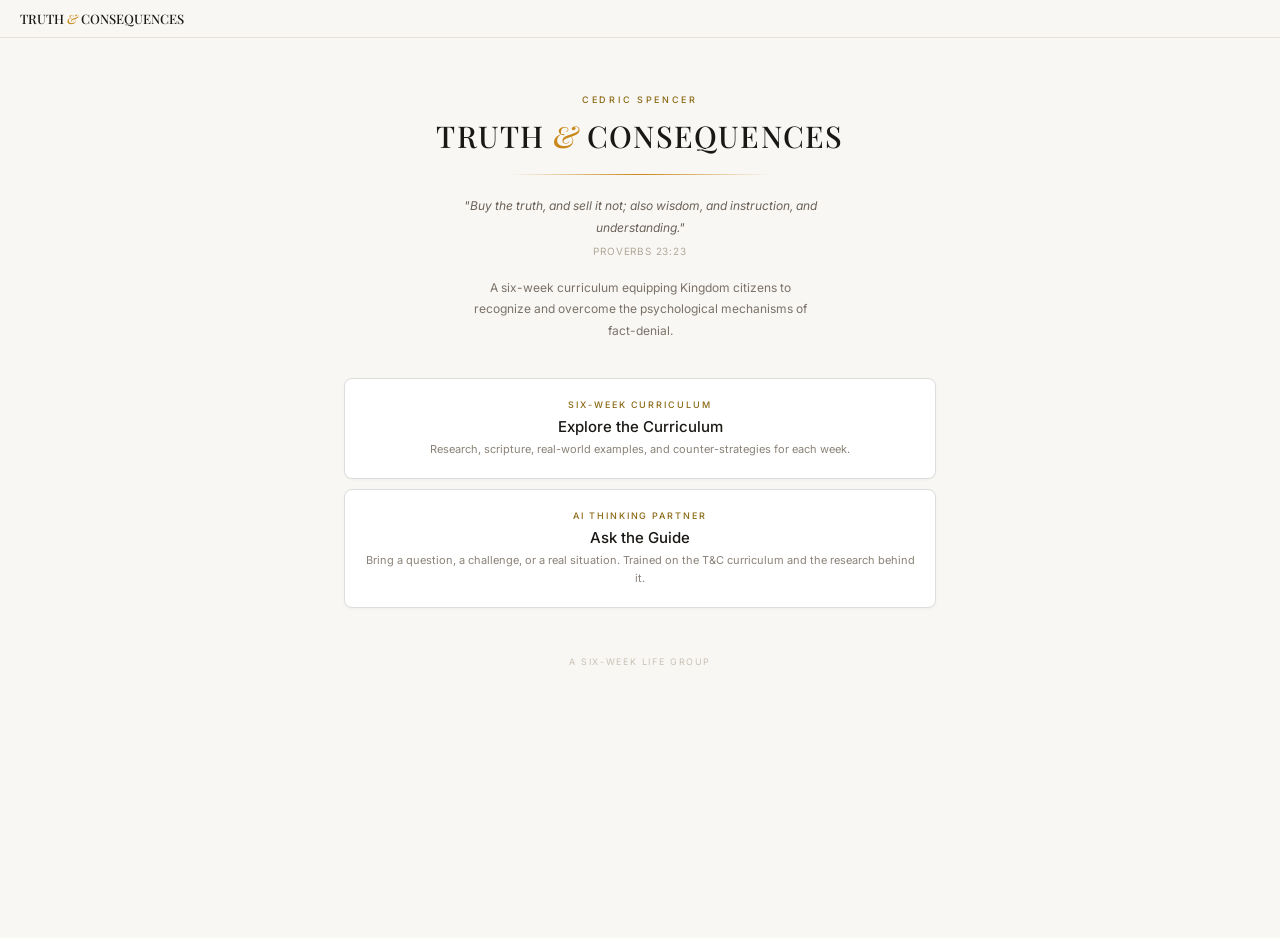
==== index.html @ fd964772 "Add sticky navigation bar and visual aids" ====
<!DOCTYPE html>
<html lang="en">
<head>
<meta charset="UTF-8"/>
<meta name="viewport" content="width=device-width, initial-scale=1.0"/>
<meta name="description" content="Truth & Consequences — A six-week curriculum equipping Kingdom citizens to recognize and overcome psychological mechanisms of fact-denial. Developed by Cedric Spencer at The Potter's House of Fort Worth."/>
<meta property="og:title" content="Truth & Consequences"/>
<meta property="og:description" content="A six-week Life Group curriculum on truth, psychological mechanisms, and biblical reflection."/>
<title>Truth & Consequences</title>
<link rel="preconnect" href="https://fonts.googleapis.com"/>
<link href="https://fonts.googleapis.com/css2?family=Playfair+Display:wght@500&family=Inter:wght@400;500&display=swap" rel="stylesheet"/>
<style>
  *{box-sizing:border-box;margin:0;padding:0}
  html,body{background:#f9f7f4;color:#1a1814;font-family:'Inter',sans-serif;min-height:100vh}
  #app{max-width:640px;margin:0 auto;min-height:100vh}
  button{cursor:pointer;background:none;border:none;font-family:'Inter',sans-serif;font-size:inherit;color:inherit}
  input{font-family:'Inter',sans-serif}
  input::placeholder{color:#aaa}
  .serif{font-family:'Playfair Display',serif}
  .wc:hover{background:#f0ece4!important;border-color:#c8881a!important}
  .hc:hover{background:#f0ece4!important;border-color:#c8881a!important}
  .yt-16x9{position:relative;padding-bottom:56.25%;height:0;overflow:hidden;border-radius:6px}
  .yt-16x9 iframe{position:absolute;top:0;left:0;width:100%;height:100%;border:none}
  .yt-9x16{position:relative;padding-bottom:177.78%;height:0;overflow:hidden;border-radius:6px}
  .yt-9x16 iframe{position:absolute;top:0;left:0;width:100%;height:100%;border:none}
  @keyframes tp{0%,100%{opacity:.2}50%{opacity:1}}
  @keyframes fi{from{opacity:0;transform:translateY(6px)}to{opacity:1;transform:translateY(0)}}
  .ani{animation:fi .25s ease forwards}
  ::-webkit-scrollbar{width:4px}
  ::-webkit-scrollbar-track{background:transparent}
  ::-webkit-scrollbar-thumb{background:#ddd;border-radius:2px}
  #nav{background:rgba(249,247,244,.96);backdrop-filter:blur(8px);border-bottom:0.5px solid #e8e2d8;display:flex;align-items:center;justify-content:space-between;padding:10px 20px;position:sticky;top:0;z-index:100}
  #nav .nh{font-family:'Playfair Display',serif;font-size:13px;font-weight:500;color:#1a1814;cursor:pointer}
  #nav .nh span{color:#c8881a;font-style:italic}
  #nav .nl{font-size:11px;color:#8a8278;letter-spacing:.04em;padding:4px 12px;border:0.5px solid #e0dbd2;border-radius:20px;transition:all .15s}
  #nav .nl:hover{background:#f0ece4;border-color:#c8881a;color:#8B6914}
  .va-img{width:100%;border-radius:6px;border:0.5px solid #e0d8c8;display:block;margin-top:8px}
</style>
</head>
<body>
<div id="nav"></div>
<div id="app"></div>
<script>
const GOLD='#8B6914';
const GOLD2='#c8881a';

const weeks=[
  {id:'w1',wk:'WEEK 1',tag:'FOUNDATION',name:'The Value of Truth',sub:'Why truth is not optional for Kingdom citizens.',
   what:'We live in a world profoundly averse to truth. The Hebrew word for truth — emet, meaning firmness or stability — appears 127 times in Scripture. The Greek aletheia — "essence revealed by appearance" — appears 110 times. God does not treat truth as a preference. He treats it as a foundation.',
   how:'Research across four major social issues — DEI, immigration, racial justice protests, and education funding — reveals a consistent pattern: high-quality factual evidence systematically contradicted by persistent myths. The pattern is not random. It is systematic, intentional, and harmful. Understanding it is the first act of Kingdom faithfulness.',
   example:'"Motivated reasoning, cognitive dissonance, identity-protective cognition, confirmation bias, and selective information processing are all psychological mechanisms impairing global humanity\'s ability to process truth and facts in meaningful and constructive ways." — Cedric Spencer, Cultural Landscape &amp; Kingdom Strategy',
   scripture:'Proverbs 23:23 — Buy the truth, and sell it not; also wisdom, and instruction, and understanding. · Proverbs 22:17-21 — That I might make thee know the certainty of the words of truth. · 2 Thessalonians 2:9-12 — Strong delusion comes upon those who did not receive a love of the truth.',
   check:'When was the last time you changed your mind about something significant because of evidence — not because someone convinced you emotionally?',
   counter:'Commit to the practice of source verification before sharing information. Not as skepticism — as stewardship. The truth you carry as a Kingdom witness must be accurate. "Buy the truth, and sell it not."',
   videos:[
     {title:'DEI: What the Data Actually Shows',id:'Bc-kF-U_xLI',shorts:false},
     {title:'Deportations: Facts vs. Narrative',id:'_GdQT9AezKE',shorts:true},
     {title:'Education: The History They Didn\'t Teach',id:'6nY-eDNIXuo',shorts:true}
   ]},
  {id:'w2',wk:'WEEK 2',tag:'MOTIVATED REASONING',name:'Protecting Beliefs vs. Seeking Truth',sub:'We reason toward conclusions we have already reached.',
   what:'Motivated reasoning is the tendency to reach conclusions driven by what we want to be true — and then construct logical-sounding justifications afterward. The conclusion precedes the reasoning. We genuinely believe we are being rational. That is what makes it so dangerous.',
   how:'This mechanism drives resistance to DEI data despite clear business benefits, dismissal of immigration crime statistics despite government verification, and rejection of protest documentation despite Amnesty International confirmation. The evidence does not change. The motivation to protect the belief filters the interpretation.',
   example:'Proverbs 16:2 says "All a person\'s ways seem pure to them, but motives are weighed by the LORD." This is psychologically precise. The religious leaders in John 5:40 rejected Jesus not for lack of evidence but to protect their worldview: "Yet you refuse to come to me to have life." Their resistance was motivational, not intellectual.',
   scripture:'Proverbs 16:2 — All a person\'s ways seem pure to them, but motives are weighed by the LORD. · Jeremiah 17:9 — The heart is deceitful above all things and beyond cure. · Romans 12:2 — Be transformed by the renewing of your mind. · 2 Corinthians 10:5 — Take every thought captive to make it obedient to Christ.',
   check:'Think of a strong conviction you currently hold. Did you form it by following evidence — or did you arrive at the conviction first and then gather reasons to support it?',
   counter:'Heart Examination Practice: Each day, write down one belief or assumption and ask God to reveal your actual motive for holding it. Before dismissing an opposing view, articulate it in its strongest, most charitable form first.',
   visual:{title:'Heart Examination',file:'heart-examination.png'}},
  {id:'w3',wk:'WEEK 3',tag:'COGNITIVE DISSONANCE',name:'When Faith and Facts Clash',sub:'We resolve discomfort by revising belief, not behavior.',
   what:'Cognitive dissonance is the psychological discomfort experienced when holding contradictory beliefs, values, or attitudes — and the mental strategies used to relieve that discomfort, often at the expense of truth. The problem is not that we experience dissonance. The problem is how we resolve it.',
   how:'Rather than changing behavior to align with values, we typically change beliefs to justify behavior. The dissonance dissolves — not because the contradiction was addressed, but because the belief was quietly revised. This is why people can simultaneously claim to love justice and oppose nearly every policy designed to produce it.',
   example:'"For I do not do what I want, but I do the very thing I hate." — Romans 7:15. Paul is not describing weakness — he is naming cognitive dissonance with prophetic precision. James 3:9-10 identifies the same pattern in community: "With the tongue we praise our Lord and Father, and with it we curse human beings."',
   scripture:'Romans 7:15-24 — Paul\'s inner conflict: doing what he hates rather than what he knows is right. · James 3:9-10 — Double-mindedness in speech as dissonance made visible. · John 8:32 — The truth shall make you free. · 1 John 1:6-7 — If we claim fellowship while walking in darkness, we lie.',
   check:'Is there an area of your life where your stated values and actual behavior consistently diverge — and where you have developed a story that makes that gap feel acceptable?',
   counter:'Name the gap explicitly in writing: "I believe X, but I consistently do Y." Do not immediately resolve the tension. The biblical pathway: face truth honestly → examine heart with scripture → confess and repent → align actions with truth → peace, growth, maturity.',
   visual:{title:'Dissonance Resolution Flowchart',file:'dissonance-resolution.jpg'}},
  {id:'w4',wk:'WEEK 4',tag:'IDENTITY-PROTECTIVE COGNITION',name:'Group Loyalty vs. Kingdom Identity',sub:'We protect our tribe\'s version of truth.',
   what:'Identity-protective cognition describes how individuals use their cognitive abilities to reason around information that threatens their identity or group membership. Research shows that higher cognitive ability can actually increase resistance to threatening information. The smarter you are, the better you get at rationalizing.',
   how:'This mechanism transforms credibility from an epistemic question — "Is this true?" — into a social question — "Who said it and what group do they belong to?" Information from our tribe arrives with a presumption of truth. Information from the other side arrives with a presumption of manipulation. Both believers and unbelievers in every group are equally susceptible.',
   example:'Galatians 2:11-14: Peter withdrew from Gentile believers not because the theology had changed but because he feared criticism from the circumcision group. Paul confronted him to his face. John 9:20-23: The parents of the man born blind refused to acknowledge Jesus\'s miracle out of fear of being expelled from the synagogue.',
   scripture:'John 9:20-23 — Fear of group exclusion overrides acknowledging clear evidence. · Galatians 2:11-14 — Peter\'s group identity pressure confronted by Paul. · 2 Corinthians 5:17 — If anyone is in Christ, the new creation has come. · 1 Peter 2:9 — You are a chosen people, called to declare, not conform.',
   check:'Map your trusted relationships. How diverse are they across political, cultural, and theological lines? When you encounter information that challenges your group\'s accepted narrative, is your first instinct to evaluate the evidence — or to identify who published it?',
   counter:'Practice source blindness: read the argument first, evaluate on its merits, then check the source. Conduct a Circle of Trust audit — examine the diversity of your trusted relationships. Ground your identity in Christ above all tribal affiliation.'},
  {id:'w5',wk:'WEEK 5',tag:'CONFIRMATION BIAS',name:'Seeing What We Want to See',sub:'We seek what confirms us and ignore the rest.',
   what:'Confirmation bias is the tendency to search for, interpret, favor, and recall information that confirms prior beliefs — regardless of whether that information is accurate. We do not passively receive information. We actively filter it. Evidence that confirms existing beliefs feels vivid and trustworthy. Evidence that challenges us gets dismissed or simply not retained.',
   how:'Two people can read the same news feed and come away more convinced than ever of opposing positions — each noticed the stories that confirmed what they already believed. Social media algorithms accelerate this dramatically, curating a reality that feels comprehensive but is profoundly selective.',
   example:'Mark 3:20-35: Different groups encountered the same Jesus, the same miracles, and interpreted them in radically different ways based on prior beliefs. The evidence was identical. The interpretation was determined by what each group needed to be true. Proverbs 18:17: "The one who states his case first seems right, until the other comes and examines him."',
   scripture:'Proverbs 18:17 — The first case always sounds right until examined. · James 2:1,4 — Favoritism mirrors confirmation bias in community. · Mark 3:20-35 — Same evidence, radically different interpretations. · James 1:5 — Ask God for wisdom. · 1 John 4:1 — Test the spirits.',
   check:'Track your news and social media consumption for three days. Which perspectives are you avoiding and why? Is your information diet primarily a mirror or a window?',
   counter:'Practice "Consider the Opposite" — on a contested issue, argue the opposing view as strongly as you can before restating your own. Seek communal accountability. The church was designed to counter individual bias with collective discernment. Hebrews 10:24-25 is not just fellowship — it is an accountability structure against epistemic isolation.'},
  {id:'w6',wk:'WEEK 6',tag:'KINGDOM STRATEGIES',name:'Overcoming Bias — Truth in Practice',sub:'Equipping Kingdom citizens to live what they have learned.',
   what:'Understanding the five mechanisms is not the goal. Transformation is. The culmination of this curriculum is not a certificate — it is a commission: to seek, speak, and live truth as Kingdom witnesses in a world designed to distort it.',
   how:'"We demolish arguments and every pretension that sets itself up against the knowledge of God, and we take captive every thought to make it obedient to Christ." (2 Corinthians 10:5) That is a battle posture, not a devotional sentiment. The renewing of the mind is active, ongoing, and intentional.',
   example:'The Debiasing Toolkit integrates all five mechanisms: heart examination for motivated reasoning, the resolution flowchart for dissonance, identity anchoring in Christ for identity-protective cognition, source testing and communal accountability for confirmation bias, scripture as the ultimate authority over all selective processing.',
   scripture:'2 Timothy 3:16 — All Scripture is God-breathed and useful for teaching, rebuking, correcting, and training in righteousness. · Psalm 119:105 — Your word is a lamp for my feet, a light on my path. · 1 John 4:18 — Perfect love drives out fear. · Galatians 3:28 — There is neither Jew nor Gentile — all one in Christ.',
   check:'Write a letter to your future self: How do you intend to remain a truth-seeker and Kingdom witness in a world of fact-denial? What will you do differently this week?',
   counter:'Apply one debiasing technique in a real conversation or decision this week and record your experience. Then equip someone else. Truth that stays in the classroom is not yet Kingdom truth — it is knowledge waiting to become wisdom.'}
];

const SYS=`You are the Truth & Consequences Guide — an AI thinking partner built on the six-week curriculum developed by Cedric Spencer at The Potter's House of Fort Worth.

The curriculum covers six weeks: (1) The Value of Truth — Biblical and Cultural Foundations, (2) Motivated Reasoning, (3) Cognitive Dissonance, (4) Identity-Protective Cognition, (5) Confirmation Bias, (6) Kingdom Strategies for overcoming bias.

Key research from the curriculum: DEI policies produce 33-36% higher profitability (McKinsey multi-year studies of 1,000+ companies); 94% of BLM protests were peaceful (ACLED analysis of 7,750+ demonstrations); undocumented immigrants are 60% less likely to be incarcerated than US citizens (PNAS/Texas DPS data); 86% of fentanyl traffickers are US citizens (US Sentencing Commission); 80% of major US metros remain highly segregated; $23B annual funding gap between majority-white and majority-minority schools (GAO).

Your voice: Scholarly but accessible. Direct without being harsh. Non-partisan — you apply equal analytical rigor across all political and cultural examples. You ask probing questions more than delivering answers. You integrate biblical wisdom naturally, never preachy. You take truth seriously and expect your conversation partners to do the same.

Format: 150-250 words unless depth is requested. Conversational paragraphs, not bullet lists. End most responses with one focused question that invites genuine reflection. Never be sycophantic. Challenge shallow or evasive answers with respectful precision.`;

let S={view:'home',sel:null,msgs:[],loading:false,ctx:null,val:''};

function set(u){S={...S,...u};render()}

function render(){
  const a=document.getElementById('app');
  if(S.view==='home')a.innerHTML=Home();
  else if(S.view==='lib')a.innerHTML=Lib();
  else if(S.view==='det')a.innerHTML=Det(S.sel);
  else if(S.view==='guide')a.innerHTML=Guide();
  Nav();
  attachEvents();
  if(S.view==='guide'){const cw=document.getElementById('cw');if(cw)cw.scrollTop=cw.scrollHeight;}
}

function Home(){return`<div class="ani" style="padding:56px 24px 48px;text-align:center">
<div style="font-size:9px;letter-spacing:.3em;color:${GOLD};font-weight:500;margin-bottom:14px">CEDRIC SPENCER</div>
<div class="serif" style="font-size:30px;font-weight:500;letter-spacing:.04em;line-height:1.15;color:#1a1814">TRUTH <span style="color:${GOLD2};font-style:italic">&amp;</span> CONSEQUENCES</div>
<div style="height:1px;background:linear-gradient(90deg,transparent,${GOLD2},transparent);margin:20px auto;max-width:260px"></div>
<p style="font-size:12px;color:#6b6258;line-height:1.85;max-width:380px;margin:0 auto;font-style:italic">"Buy the truth, and sell it not; also wisdom, and instruction, and understanding."</p>
<p style="font-size:10px;color:#b0a898;margin-top:6px;letter-spacing:.08em">PROVERBS 23:23</p>
<p style="font-size:12px;color:#7a7268;line-height:1.8;max-width:360px;margin:20px auto 0">A six-week curriculum equipping Kingdom citizens to recognize and overcome the psychological mechanisms of fact-denial.</p>
<div style="display:flex;flex-direction:column;gap:10px;margin-top:36px;text-align:left">
<button class="hc" id="b-lib" style="background:#fff;border:0.5px solid #ddd;border-radius:8px;padding:20px;width:100%;transition:all .15s;box-shadow:0 1px 3px rgba(0,0,0,.04)">
<div style="font-size:9px;letter-spacing:.22em;color:${GOLD};margin-bottom:7px;font-weight:500">SIX-WEEK CURRICULUM</div>
<div style="font-size:15px;font-weight:500;margin-bottom:5px;color:#1a1814">Explore the Curriculum</div>
<div style="font-size:11px;color:#8a8278;line-height:1.6">Research, scripture, real-world examples, and counter-strategies for each week.</div>
</button>
<button class="hc" id="b-g0" style="background:#fff;border:0.5px solid #ddd;border-radius:8px;padding:20px;width:100%;transition:all .15s;box-shadow:0 1px 3px rgba(0,0,0,.04)">
<div style="font-size:9px;letter-spacing:.22em;color:${GOLD};margin-bottom:7px;font-weight:500">AI THINKING PARTNER</div>
<div style="font-size:15px;font-weight:500;margin-bottom:5px;color:#1a1814">Ask the Guide</div>
<div style="font-size:11px;color:#8a8278;line-height:1.6">Bring a question, a challenge, or a real situation. Trained on the T&amp;C curriculum and the research behind it.</div>
</button>
</div>
<p style="margin-top:48px;font-size:9px;color:#c8c0b4;letter-spacing:.18em">A SIX-WEEK LIFE GROUP</p>
</div>`;}

function Lib(){
const cards=weeks.map(w=>`
<button class="wc" data-id="${w.id}" style="background:#fff;border:0.5px solid #e0dbd2;border-radius:8px;padding:17px 16px;text-align:left;width:100%;transition:all .15s;position:relative;overflow:hidden;box-shadow:0 1px 3px rgba(0,0,0,.03)">
<div style="display:flex;align-items:center;gap:9px;margin-bottom:9px">
<span style="font-size:9px;letter-spacing:.16em;color:${GOLD};font-weight:500">${w.wk}</span>
<div style="height:1px;background:#e8e2d8;flex:1"></div>
</div>
<div style="font-size:10px;letter-spacing:.18em;color:${GOLD2};margin-bottom:6px;font-weight:500">${w.tag}</div>
<div class="serif" style="font-size:14px;margin-bottom:5px;color:#1a1814">${w.name}</div>
<div style="font-size:11px;color:#8a8278;line-height:1.55;font-style:italic">${w.sub}</div>
<div style="position:absolute;bottom:0;left:0;width:40%;height:2px;background:linear-gradient(90deg,${GOLD2},transparent)"></div>
</button>`).join('');
return`<div class="ani" style="padding:24px;min-height:100vh;background:#f9f7f4">
<button id="b-bh" style="font-size:12px;color:#8a8278;margin-bottom:20px;display:block;letter-spacing:.04em">← Home</button>
<div class="serif" style="font-size:22px;margin-bottom:5px;color:#1a1814">Six-Week Curriculum</div>
<p style="font-size:11px;color:#8a8278;margin-bottom:22px;line-height:1.6">Select a week to explore the content, scripture, and counter-strategies.</p>
<div style="display:flex;flex-direction:column;gap:8px">${cards}</div>
</div>`;}

function sec(lbl,txt,bc){
const bdr=bc?`padding:13px 15px;border-left:2px solid ${bc};background:${bc}18;border-radius:0 4px 4px 0`:'';
return`<div style="margin-bottom:24px">
<div style="font-size:9px;letter-spacing:.24em;color:${GOLD};font-weight:500;margin-bottom:9px">${lbl}</div>
<div style="font-size:13px;color:#4a4540;line-height:1.88;${bdr}">${txt}</div></div>`;}

function buildVideos(videos){
if(!videos||!videos.length)return'';
const base='https://www.youtube-nocookie.com/embed/';
const regular=videos.filter(v=>!v.shorts);
const shorts=videos.filter(v=>v.shorts);

const regHtml=regular.map(v=>`
<div style="margin-bottom:14px">
  <div class="yt-16x9"><iframe src="${base}${v.id}?rel=0&modestbranding=1" title="${v.title}" allowfullscreen loading="lazy"></iframe></div>
  <div style="font-size:11px;color:#8a8278;margin-top:6px">${v.title}</div>
</div>`).join('');

let shortsHtml='';
if(shorts.length){
shortsHtml=`<div style="display:grid;grid-template-columns:1fr 1fr;gap:12px;margin-bottom:14px">
${shorts.map(v=>`<div>
  <div class="yt-9x16"><iframe src="${base}${v.id}?rel=0&modestbranding=1" title="${v.title}" allowfullscreen loading="lazy"></iframe></div>
  <div style="font-size:10px;color:#8a8278;margin-top:6px;line-height:1.4">${v.title}</div>
</div>`).join('')}
</div>`;}

return`<div style="margin-bottom:24px">
<div style="font-size:9px;letter-spacing:.24em;color:${GOLD};font-weight:500;margin-bottom:12px">IN PRACTICE — VIDEO CASE STUDIES</div>
${regHtml}${shortsHtml}
</div>`;}

function Nav(){
const n=document.getElementById('nav');
if(!n)return;
const onHome=S.view==='home';
n.innerHTML=`
<button class="nh" id="n-home">TRUTH <span>&amp;</span> CONSEQUENCES</button>
${!onHome?`<button class="nl" id="n-home2">Home</button>`:'<div></div>'}
`;}

function buildVisual(visual){
if(!visual)return'';
return`<div style="margin-bottom:24px">
<div style="font-size:9px;letter-spacing:.24em;color:${GOLD};font-weight:500;margin-bottom:10px">VISUAL AID — ${visual.title.toUpperCase()}</div>
<img src="/images/${visual.file}" alt="${visual.title}" class="va-img"
  onerror="this.style.display='none';this.nextElementSibling.style.display='block'"/>
<div style="display:none;background:#faf7f0;border:0.5px solid #e0d8c8;border-radius:6px;padding:12px 15px;font-size:11px;color:#8a8278">
  Image not yet uploaded — add <code style="font-size:10px;background:#f0ece4;padding:1px 5px;border-radius:3px">/images/${visual.file}</code> to your GitHub repo.
</div>
</div>`;}

function Det(w){
if(!w)return Lib();
return`<div class="ani" style="padding:24px;min-height:100vh;background:#f9f7f4">
<button id="b-bl" style="font-size:12px;color:#8a8278;margin-bottom:20px;display:block;letter-spacing:.04em">← All Weeks</button>
<div style="margin-bottom:24px;padding-bottom:20px;border-bottom:1px solid #e8e2d8">
<div style="display:flex;align-items:center;gap:8px;margin-bottom:9px">
<span style="font-size:9px;letter-spacing:.14em;color:${GOLD};font-weight:500">${w.wk}</span>
<span style="color:#d0c8bc">·</span>
<span style="font-size:9px;letter-spacing:.16em;color:${GOLD2};font-weight:500">${w.tag}</span>
</div>
<h1 class="serif" style="font-size:24px;font-weight:500;margin-bottom:6px;line-height:1.3;color:#1a1814">${w.name}</h1>
<p style="font-size:12px;color:${GOLD2};font-style:italic">${w.sub}</p>
</div>
${sec('WHAT IT IS',w.what)}
${sec('HOW IT OPERATES',w.how)}
${sec('IN SCRIPTURE & PRACTICE',w.example,GOLD2)}
${buildVideos(w.videos)}${buildVisual(w.visual)}
${sec('SCRIPTURE FOUNDATION',w.scripture,'#4a6b9a')}
${sec('SELF-EXAMINATION',w.check,'#9a4a4a')}
${sec('COUNTER-STRATEGY',w.counter)}
<button id="b-og" style="display:block;width:100%;background:${GOLD};border-radius:6px;padding:14px;font-size:12px;font-weight:500;color:#fff;letter-spacing:.1em;margin-top:6px;border:none;cursor:pointer;text-transform:uppercase">Go Deeper with the AI Guide →</button>
</div>`;}

function Guide(){
const cm=S.ctx;
const mh=S.msgs.map(m=>{
if(m.role==='user')return`<div style="display:flex;justify-content:flex-end;margin-bottom:14px"><div style="background:#f0ece4;border:0.5px solid #ddd;border-radius:12px 12px 2px 12px;padding:10px 14px;max-width:78%;font-size:13px;line-height:1.75;color:#2a2520">${eh(m.content)}</div></div>`;
return`<div style="margin-bottom:16px;max-width:86%"><div style="font-size:9px;letter-spacing:.22em;color:${GOLD};font-weight:500;margin-bottom:6px">GUIDE</div><div style="font-size:13px;color:#4a4540;line-height:1.88;white-space:pre-wrap">${eh(m.content)}</div></div>`;}).join('');
const ld=S.loading?`<div style="margin-bottom:14px"><div style="font-size:9px;letter-spacing:.22em;color:${GOLD};font-weight:500;margin-bottom:6px">GUIDE</div><div style="display:flex;gap:5px;padding-top:4px">${['0s','.2s','.4s'].map(d=>`<span style="width:6px;height:6px;border-radius:50%;background:${GOLD};animation:tp 1.2s ${d} infinite;display:inline-block"></span>`).join('')}</div></div>`:'';
return`<div style="display:flex;flex-direction:column;height:100vh;max-height:100vh;background:#f9f7f4">
<div style="padding:14px 24px;border-bottom:1px solid #e8e2d8;background:#fff;display:flex;align-items:center;justify-content:space-between;flex-shrink:0">
<button id="b-bg" style="font-size:12px;color:#8a8278;letter-spacing:.04em">← ${cm?eh(cm.name):'Curriculum'}</button>
<div style="display:flex;align-items:center;gap:8px">
<div style="width:7px;height:7px;border-radius:50%;background:#3a9e6b"></div>
<span style="font-size:10px;font-weight:500;letter-spacing:.1em;color:#8a8278">T&amp;C GUIDE</span>
${cm?`<span style="font-size:9px;background:#f5f0e8;border:0.5px solid #e0d8c8;border-radius:3px;padding:2px 8px;color:${GOLD};letter-spacing:.06em">${eh(cm.tag)}</span>`:''}
</div></div>
<div id="cw" style="flex:1;padding:22px 24px;overflow-y:auto">${mh}${ld}</div>
<div style="padding:12px 24px;border-top:1px solid #e8e2d8;background:#fff;display:flex;gap:8px;flex-shrink:0">
<input id="ci" type="text" value="${ea(S.val)}" placeholder="Ask a question or bring a real situation..." style="flex:1;font-size:13px;padding:10px 14px;border-radius:6px;background:#f9f7f4;border:0.5px solid #ddd;color:#1a1814;outline:none"/>
<button id="b-snd" style="background:${S.loading?'#c8b88a':GOLD};border:none;border-radius:6px;padding:10px 18px;color:#fff;font-size:14px;font-weight:500;cursor:${S.loading?'not-allowed':'pointer'};transition:background .15s">→</button>
</div></div>`;}

function eh(s){return String(s).replace(/&/g,'&amp;').replace(/</g,'&lt;').replace(/>/g,'&gt;').replace(/"/g,'&quot;');}
function ea(s){return String(s).replace(/"/g,'&quot;');}

function openGuide(w){
const intro=w
?`Welcome to the discussion on ${w.name}.\n\n${w.sub}\n\nI can go deeper on any dimension of this week's content — the psychology behind it, the scripture, the real-world implications, or how to apply the counter-strategy in your own life. Where do you want to start?`
:`Welcome to the Truth & Consequences Guide.\n\nThis curriculum was developed by Cedric Spencer to equip Kingdom citizens to recognize and overcome the psychological mechanisms that distort how we process truth — motivated reasoning, cognitive dissonance, identity-protective cognition, confirmation bias, and more.\n\nBring a question, a situation you're trying to analyze, or anything from the curriculum you want to explore further. What's on your mind?`;
set({view:'guide',ctx:w,msgs:[{role:'assistant',content:intro}],val:''});}

function attachEvents(){
const on=(id,fn)=>{const el=document.getElementById(id);if(el)el.addEventListener('click',fn);};
on('n-home',()=>set({view:'home',ctx:null}));
on('n-home2',()=>set({view:'home',ctx:null}));
on('b-lib',()=>set({view:'lib'}));
on('b-g0',()=>openGuide(null));
on('b-bh',()=>set({view:'home'}));
on('b-bl',()=>set({view:'lib'}));
on('b-og',()=>openGuide(S.sel));
on('b-bg',()=>set({view:S.ctx?'det':'lib',sel:S.ctx}));
on('b-snd',sendMessage);
document.querySelectorAll('.wc').forEach(c=>{
c.addEventListener('click',()=>{
const w=weeks.find(x=>x.id===c.dataset.id);
set({view:'det',sel:w});});});
const ci=document.getElementById('ci');
if(ci){
ci.addEventListener('input',e=>{S.val=e.target.value;});
ci.addEventListener('keydown',e=>{if(e.key==='Enter'&&!e.shiftKey&&S.val.trim()){e.preventDefault();sendMessage();}});
setTimeout(()=>ci.focus(),50);}}

async function sendMessage(){
const t=S.val.trim();
if(!t||S.loading)return;
const nm=[...S.msgs,{role:'user',content:t}];
set({msgs:nm,loading:true,val:''});
const cm=S.ctx;
const sys=cm
?`${SYS}\n\nContext: The user is currently exploring Week ${weeks.findIndex(w=>w.id===cm.id)+1}: ${cm.name} — ${cm.tag}. "${cm.sub}" Weave this week's content into your response when naturally relevant, but follow the user's lead.`
:SYS;
try{
const r=await fetch('/api/chat',{
method:'POST',
headers:{'Content-Type':'application/json'},
body:JSON.stringify({model:'claude-sonnet-4-20250514',max_tokens:1000,system:sys,messages:nm})});
const d=await r.json();
const rep=d.content?.[0]?.text||'Unable to respond — please try again.';
set({msgs:[...nm,{role:'assistant',content:rep}],loading:false});
}catch(e){
set({msgs:[...nm,{role:'assistant',content:'Connection error. Please try again.'}],loading:false});}}

render();
</script>
</body>
</html>
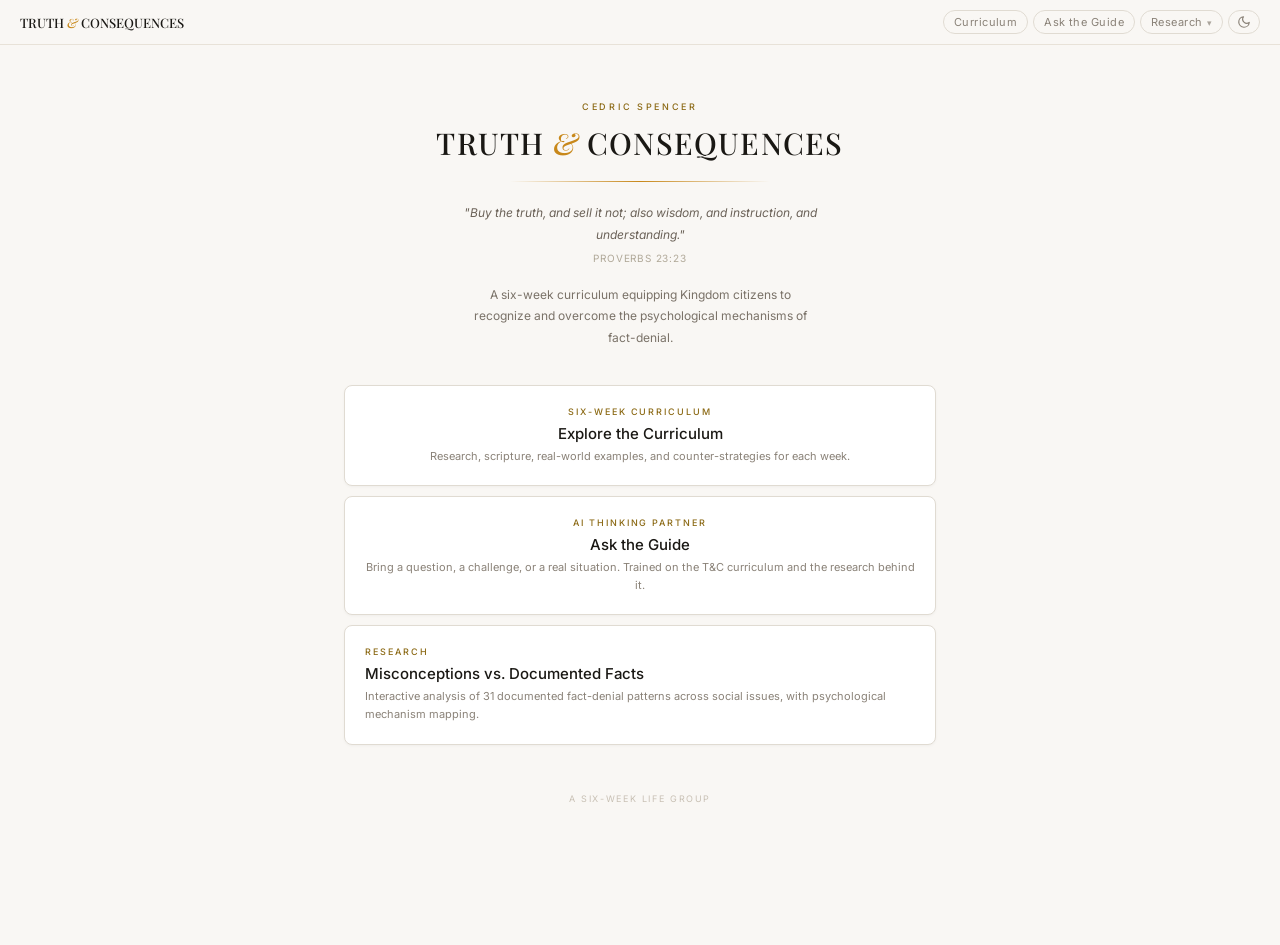
==== commit 40f581d2: "Add files via upload" ====
--- a/index.html
+++ b/index.html
@@ -3,38 +3,69 @@
 <head>
 <meta charset="UTF-8"/>
 <meta name="viewport" content="width=device-width, initial-scale=1.0"/>
-<meta name="description" content="Truth & Consequences — A six-week curriculum equipping Kingdom citizens to recognize and overcome psychological mechanisms of fact-denial. Developed by Cedric Spencer at The Potter's House of Fort Worth."/>
+<meta name="description" content="Truth & Consequences — A six-week curriculum equipping Kingdom citizens to recognize and overcome psychological mechanisms of fact-denial. Developed by Cedric Spencer."/>
 <meta property="og:title" content="Truth & Consequences"/>
 <meta property="og:description" content="A six-week Life Group curriculum on truth, psychological mechanisms, and biblical reflection."/>
 <title>Truth & Consequences</title>
+<script>
+(function(){
+  var s=localStorage.getItem('tc-theme');
+  var d=s?s==='dark':window.matchMedia('(prefers-color-scheme: dark)').matches;
+  document.documentElement.classList.add(d?'dark':'light');
+})();
+</script>
 <link rel="preconnect" href="https://fonts.googleapis.com"/>
 <link href="https://fonts.googleapis.com/css2?family=Playfair+Display:wght@500&family=Inter:wght@400;500&display=swap" rel="stylesheet"/>
 <style>
-  *{box-sizing:border-box;margin:0;padding:0}
-  html,body{background:#f9f7f4;color:#1a1814;font-family:'Inter',sans-serif;min-height:100vh}
-  #app{max-width:640px;margin:0 auto;min-height:100vh}
-  button{cursor:pointer;background:none;border:none;font-family:'Inter',sans-serif;font-size:inherit;color:inherit}
-  input{font-family:'Inter',sans-serif}
-  input::placeholder{color:#aaa}
-  .serif{font-family:'Playfair Display',serif}
-  .wc:hover{background:#f0ece4!important;border-color:#c8881a!important}
-  .hc:hover{background:#f0ece4!important;border-color:#c8881a!important}
-  .yt-16x9{position:relative;padding-bottom:56.25%;height:0;overflow:hidden;border-radius:6px}
-  .yt-16x9 iframe{position:absolute;top:0;left:0;width:100%;height:100%;border:none}
-  .yt-9x16{position:relative;padding-bottom:177.78%;height:0;overflow:hidden;border-radius:6px}
-  .yt-9x16 iframe{position:absolute;top:0;left:0;width:100%;height:100%;border:none}
-  @keyframes tp{0%,100%{opacity:.2}50%{opacity:1}}
-  @keyframes fi{from{opacity:0;transform:translateY(6px)}to{opacity:1;transform:translateY(0)}}
-  .ani{animation:fi .25s ease forwards}
-  ::-webkit-scrollbar{width:4px}
-  ::-webkit-scrollbar-track{background:transparent}
-  ::-webkit-scrollbar-thumb{background:#ddd;border-radius:2px}
-  #nav{background:rgba(249,247,244,.96);backdrop-filter:blur(8px);border-bottom:0.5px solid #e8e2d8;display:flex;align-items:center;justify-content:space-between;padding:10px 20px;position:sticky;top:0;z-index:100}
-  #nav .nh{font-family:'Playfair Display',serif;font-size:13px;font-weight:500;color:#1a1814;cursor:pointer}
-  #nav .nh span{color:#c8881a;font-style:italic}
-  #nav .nl{font-size:11px;color:#8a8278;letter-spacing:.04em;padding:4px 12px;border:0.5px solid #e0dbd2;border-radius:20px;transition:all .15s}
-  #nav .nl:hover{background:#f0ece4;border-color:#c8881a;color:#8B6914}
-  .va-img{width:100%;border-radius:6px;border:0.5px solid #e0d8c8;display:block;margin-top:8px}
+:root{
+  --c-bg:#f9f7f4;--c-card:#ffffff;--c-surface:#faf7f0;--c-hover:#f0ece4;
+  --c-border:#e0dbd2;--c-border-light:#e8e2d8;--c-border-soft:#e0d8c8;--c-border-in:#dddddd;
+  --c-text:#1a1814;--c-text2:#4a4540;--c-text3:#8a8278;--c-text4:#6b6258;
+  --c-text5:#7a7268;--c-text6:#b0a898;--c-text7:#c8c0b4;--c-text8:#a0998f;--c-text9:#d0c8bc;
+  --c-msg-bg:#f0ece4;--c-msg-text:#2a2520;--c-nav-bg:rgba(249,247,244,.96);
+  --c-tag:#f5f0e8;--c-in-bg:#f9f7f4;--c-scroll:#dddddd;--c-ph:#aaaaaa;
+}
+.dark{
+  --c-bg:#0d0b09;--c-card:#1a160d;--c-surface:#201a10;--c-hover:#2a2218;
+  --c-border:#3a3020;--c-border-light:#2e2618;--c-border-soft:#342c1a;--c-border-in:#3a3020;
+  --c-text:#f0e8d8;--c-text2:#c8b898;--c-text3:#8a7a68;--c-text4:#a09080;
+  --c-text5:#908070;--c-text6:#706050;--c-text7:#504030;--c-text8:#9a8878;--c-text9:#4a3e2e;
+  --c-msg-bg:#2a2218;--c-msg-text:#e0d8c8;--c-nav-bg:rgba(13,11,9,.96);
+  --c-tag:#221c12;--c-in-bg:#0d0b09;--c-scroll:#3a3020;--c-ph:#6a5a4a;
+}
+*{box-sizing:border-box;margin:0;padding:0}
+html,body{background:var(--c-bg);color:var(--c-text);font-family:'Inter',sans-serif;min-height:100vh;transition:background .2s,color .2s}
+#app{max-width:640px;margin:0 auto;min-height:100vh}
+button{cursor:pointer;background:none;border:none;font-family:'Inter',sans-serif;font-size:inherit;color:inherit}
+input{font-family:'Inter',sans-serif}
+input::placeholder{color:var(--c-ph)}
+.serif{font-family:'Playfair Display',serif}
+.wc:hover{background:var(--c-hover)!important;border-color:#c8881a!important}
+.hc:hover{background:var(--c-hover)!important;border-color:#c8881a!important}
+.yt-16x9{position:relative;padding-bottom:56.25%;height:0;overflow:hidden;border-radius:6px}
+.yt-16x9 iframe{position:absolute;top:0;left:0;width:100%;height:100%;border:none}
+.yt-9x16{position:relative;padding-bottom:177.78%;height:0;overflow:hidden;border-radius:6px}
+.yt-9x16 iframe{position:absolute;top:0;left:0;width:100%;height:100%;border:none}
+@keyframes tp{0%,100%{opacity:.2}50%{opacity:1}}
+@keyframes fi{from{opacity:0;transform:translateY(6px)}to{opacity:1;transform:translateY(0)}}
+.ani{animation:fi .25s ease forwards}
+::-webkit-scrollbar{width:4px}
+::-webkit-scrollbar-track{background:transparent}
+::-webkit-scrollbar-thumb{background:var(--c-scroll);border-radius:2px}
+#nav{background:var(--c-nav-bg);backdrop-filter:blur(8px);border-bottom:0.5px solid var(--c-border-light);display:flex;align-items:center;justify-content:space-between;padding:10px 20px;position:sticky;top:0;z-index:200}
+#nav .nh{font-family:'Playfair Display',serif;font-size:13px;font-weight:500;color:var(--c-text);cursor:pointer;flex-shrink:0}
+#nav .nh span{color:#c8881a;font-style:italic}
+#nav .nright{display:flex;align-items:center;gap:5px;flex-wrap:wrap}
+.nl{font-size:11px;color:var(--c-text3);letter-spacing:.04em;padding:4px 10px;border:0.5px solid var(--c-border);border-radius:20px;transition:all .15s;text-decoration:none;display:inline-flex;align-items:center;gap:3px;background:none;cursor:pointer}
+.nl:hover{background:var(--c-hover);border-color:#c8881a;color:#8B6914}
+.nl.active{border-color:#c8881a;color:#8B6914}
+.nav-rd{position:relative;display:inline-flex}
+.nav-drop{position:absolute;top:calc(100% + 4px);right:0;background:var(--c-card);border:0.5px solid var(--c-border);border-radius:8px;padding:4px;min-width:140px;z-index:300;opacity:0;pointer-events:none;transform:translateY(-4px);transition:opacity .15s,transform .15s;box-shadow:0 4px 12px rgba(0,0,0,.1)}
+.nav-rd.open .nav-drop{opacity:1;pointer-events:all;transform:translateY(0)}
+.nav-di{display:block;font-size:11px;color:var(--c-text3);padding:7px 11px;border-radius:5px;text-decoration:none;transition:all .12s;letter-spacing:.03em;cursor:pointer;background:none;border:none;width:100%;text-align:left;font-family:'Inter',sans-serif}
+.nav-di:hover{background:var(--c-hover);color:var(--c-text)}
+.n-theme{padding:4px 8px;line-height:1}
+.va-img{width:100%;border-radius:6px;border:0.5px solid var(--c-border-soft);display:block;margin-top:8px}
 </style>
 </head>
 <body>
@@ -43,6 +74,22 @@
 <script>
 const GOLD='#8B6914';
 const GOLD2='#c8881a';
+const MOON='<svg width="14" height="14" viewBox="0 0 24 24" fill="none" stroke="currentColor" stroke-width="2" stroke-linecap="round" stroke-linejoin="round"><path d="M21 12.79A9 9 0 1 1 11.21 3 7 7 0 0 0 21 12.79z"/></svg>';
+const SUN='<svg width="14" height="14" viewBox="0 0 24 24" fill="none" stroke="currentColor" stroke-width="2" stroke-linecap="round" stroke-linejoin="round"><circle cx="12" cy="12" r="5"/><line x1="12" y1="1" x2="12" y2="3"/><line x1="12" y1="21" x2="12" y2="23"/><line x1="4.22" y1="4.22" x2="5.64" y2="5.64"/><line x1="18.36" y1="18.36" x2="19.78" y2="19.78"/><line x1="1" y1="12" x2="3" y2="12"/><line x1="21" y1="12" x2="23" y2="12"/><line x1="4.22" y1="19.78" x2="5.64" y2="18.36"/><line x1="18.36" y1="5.64" x2="19.78" y2="4.22"/></svg>';
+
+function isDark(){return document.documentElement.classList.contains('dark');}
+function toggleTheme(){
+  const d=document.documentElement;
+  const nowDark=d.classList.toggle('dark');
+  d.classList.toggle('light',!nowDark);
+  localStorage.setItem('tc-theme',nowDark?'dark':'light');
+  // Update button icon in place — do NOT call Nav() which would destroy the listener
+  const btn=document.getElementById('n-theme');
+  if(btn){
+    btn.innerHTML=nowDark?SUN:MOON;
+    btn.title=nowDark?'Switch to light mode':'Switch to dark mode';
+  }
+}
 
 const weeks=[
   {id:'w1',wk:'WEEK 1',tag:'FOUNDATION',name:'The Value of Truth',sub:'Why truth is not optional for Kingdom citizens.',
@@ -56,7 +103,14 @@
      {title:'DEI: What the Data Actually Shows',id:'Bc-kF-U_xLI',shorts:false},
      {title:'Deportations: Facts vs. Narrative',id:'_GdQT9AezKE',shorts:true},
      {title:'Education: The History They Didn\'t Teach',id:'6nY-eDNIXuo',shorts:true}
-   ]},
+   ],
+   pdf:'week-1-foundation.pdf',
+   audio:'week-1-foundation.mp3',
+   prologue:{
+     title:'Before We Begin — Defining Truth',
+     desc:'The secular and biblical definitions of truth, the earliest recorded philosophies of truth from Plato through Aquinas, and how these foundations contrast with the fragmented subjective social constructs that pass for truth in contemporary culture. This baseline frames everything that follows.',
+     pdf:'truth-definition.pdf',
+     audio:'truth-definition.mp3'}},
   {id:'w2',wk:'WEEK 2',tag:'MOTIVATED REASONING',name:'Protecting Beliefs vs. Seeking Truth',sub:'We reason toward conclusions we have already reached.',
    what:'Motivated reasoning is the tendency to reach conclusions driven by what we want to be true — and then construct logical-sounding justifications afterward. The conclusion precedes the reasoning. We genuinely believe we are being rational. That is what makes it so dangerous.',
    how:'This mechanism drives resistance to DEI data despite clear business benefits, dismissal of immigration crime statistics despite government verification, and rejection of protest documentation despite Amnesty International confirmation. The evidence does not change. The motivation to protect the belief filters the interpretation.',
@@ -64,7 +118,9 @@
    scripture:'Proverbs 16:2 — All a person\'s ways seem pure to them, but motives are weighed by the LORD. · Jeremiah 17:9 — The heart is deceitful above all things and beyond cure. · Romans 12:2 — Be transformed by the renewing of your mind. · 2 Corinthians 10:5 — Take every thought captive to make it obedient to Christ.',
    check:'Think of a strong conviction you currently hold. Did you form it by following evidence — or did you arrive at the conviction first and then gather reasons to support it?',
    counter:'Heart Examination Practice: Each day, write down one belief or assumption and ask God to reveal your actual motive for holding it. Before dismissing an opposing view, articulate it in its strongest, most charitable form first.',
-   visual:{title:'Heart Examination',file:'heart-examination.png'}},
+   visual:{title:'Heart Examination',file:'heart-examination.png'},
+   pdf:'week-2-motivated-reasoning.pdf',
+   audio:'week-2-motivated-reasoning.mp3'},
   {id:'w3',wk:'WEEK 3',tag:'COGNITIVE DISSONANCE',name:'When Faith and Facts Clash',sub:'We resolve discomfort by revising belief, not behavior.',
    what:'Cognitive dissonance is the psychological discomfort experienced when holding contradictory beliefs, values, or attitudes — and the mental strategies used to relieve that discomfort, often at the expense of truth. The problem is not that we experience dissonance. The problem is how we resolve it.',
    how:'Rather than changing behavior to align with values, we typically change beliefs to justify behavior. The dissonance dissolves — not because the contradiction was addressed, but because the belief was quietly revised. This is why people can simultaneously claim to love justice and oppose nearly every policy designed to produce it.',
@@ -72,31 +128,39 @@
    scripture:'Romans 7:15-24 — Paul\'s inner conflict: doing what he hates rather than what he knows is right. · James 3:9-10 — Double-mindedness in speech as dissonance made visible. · John 8:32 — The truth shall make you free. · 1 John 1:6-7 — If we claim fellowship while walking in darkness, we lie.',
    check:'Is there an area of your life where your stated values and actual behavior consistently diverge — and where you have developed a story that makes that gap feel acceptable?',
    counter:'Name the gap explicitly in writing: "I believe X, but I consistently do Y." Do not immediately resolve the tension. The biblical pathway: face truth honestly → examine heart with scripture → confess and repent → align actions with truth → peace, growth, maturity.',
-   visual:{title:'Dissonance Resolution Flowchart',file:'dissonance-resolution.jpg'}},
+   visual:{title:'Dissonance Resolution Flowchart',file:'dissonance-resolution.jpg'},
+   pdf:'week-3-cognitive-dissonance.pdf',
+   audio:'week-3-cognitive-dissonance.mp3'},
   {id:'w4',wk:'WEEK 4',tag:'IDENTITY-PROTECTIVE COGNITION',name:'Group Loyalty vs. Kingdom Identity',sub:'We protect our tribe\'s version of truth.',
    what:'Identity-protective cognition describes how individuals use their cognitive abilities to reason around information that threatens their identity or group membership. Research shows that higher cognitive ability can actually increase resistance to threatening information. The smarter you are, the better you get at rationalizing.',
    how:'This mechanism transforms credibility from an epistemic question — "Is this true?" — into a social question — "Who said it and what group do they belong to?" Information from our tribe arrives with a presumption of truth. Information from the other side arrives with a presumption of manipulation. Both believers and unbelievers in every group are equally susceptible.',
    example:'Galatians 2:11-14: Peter withdrew from Gentile believers not because the theology had changed but because he feared criticism from the circumcision group. Paul confronted him to his face. John 9:20-23: The parents of the man born blind refused to acknowledge Jesus\'s miracle out of fear of being expelled from the synagogue.',
    scripture:'John 9:20-23 — Fear of group exclusion overrides acknowledging clear evidence. · Galatians 2:11-14 — Peter\'s group identity pressure confronted by Paul. · 2 Corinthians 5:17 — If anyone is in Christ, the new creation has come. · 1 Peter 2:9 — You are a chosen people, called to declare, not conform.',
    check:'Map your trusted relationships. How diverse are they across political, cultural, and theological lines? When you encounter information that challenges your group\'s accepted narrative, is your first instinct to evaluate the evidence — or to identify who published it?',
-   counter:'Practice source blindness: read the argument first, evaluate on its merits, then check the source. Conduct a Circle of Trust audit — examine the diversity of your trusted relationships. Ground your identity in Christ above all tribal affiliation.'},
+   counter:'Practice source blindness: read the argument first, evaluate on its merits, then check the source. Conduct a Circle of Trust audit — examine the diversity of your trusted relationships. Ground your identity in Christ above all tribal affiliation.',
+   pdf:'week-4-identity-protective.pdf',
+   audio:'week-4-identity-protective.mp3'},
   {id:'w5',wk:'WEEK 5',tag:'CONFIRMATION BIAS',name:'Seeing What We Want to See',sub:'We seek what confirms us and ignore the rest.',
    what:'Confirmation bias is the tendency to search for, interpret, favor, and recall information that confirms prior beliefs — regardless of whether that information is accurate. We do not passively receive information. We actively filter it. Evidence that confirms existing beliefs feels vivid and trustworthy. Evidence that challenges us gets dismissed or simply not retained.',
    how:'Two people can read the same news feed and come away more convinced than ever of opposing positions — each noticed the stories that confirmed what they already believed. Social media algorithms accelerate this dramatically, curating a reality that feels comprehensive but is profoundly selective.',
    example:'Mark 3:20-35: Different groups encountered the same Jesus, the same miracles, and interpreted them in radically different ways based on prior beliefs. The evidence was identical. The interpretation was determined by what each group needed to be true. Proverbs 18:17: "The one who states his case first seems right, until the other comes and examines him."',
    scripture:'Proverbs 18:17 — The first case always sounds right until examined. · James 2:1,4 — Favoritism mirrors confirmation bias in community. · Mark 3:20-35 — Same evidence, radically different interpretations. · James 1:5 — Ask God for wisdom. · 1 John 4:1 — Test the spirits.',
    check:'Track your news and social media consumption for three days. Which perspectives are you avoiding and why? Is your information diet primarily a mirror or a window?',
-   counter:'Practice "Consider the Opposite" — on a contested issue, argue the opposing view as strongly as you can before restating your own. Seek communal accountability. The church was designed to counter individual bias with collective discernment. Hebrews 10:24-25 is not just fellowship — it is an accountability structure against epistemic isolation.'},
+   counter:'Practice "Consider the Opposite" — on a contested issue, argue the opposing view as strongly as you can before restating your own. Seek communal accountability. The church was designed to counter individual bias with collective discernment. Hebrews 10:24-25 is not just fellowship — it is an accountability structure against epistemic isolation.',
+   pdf:'week-5-confirmation-bias.pdf',
+   audio:'week-5-confirmation-bias.mp3'},
   {id:'w6',wk:'WEEK 6',tag:'KINGDOM STRATEGIES',name:'Overcoming Bias — Truth in Practice',sub:'Equipping Kingdom citizens to live what they have learned.',
    what:'Understanding the five mechanisms is not the goal. Transformation is. The culmination of this curriculum is not a certificate — it is a commission: to seek, speak, and live truth as Kingdom witnesses in a world designed to distort it.',
    how:'"We demolish arguments and every pretension that sets itself up against the knowledge of God, and we take captive every thought to make it obedient to Christ." (2 Corinthians 10:5) That is a battle posture, not a devotional sentiment. The renewing of the mind is active, ongoing, and intentional.',
    example:'The Debiasing Toolkit integrates all five mechanisms: heart examination for motivated reasoning, the resolution flowchart for dissonance, identity anchoring in Christ for identity-protective cognition, source testing and communal accountability for confirmation bias, scripture as the ultimate authority over all selective processing.',
    scripture:'2 Timothy 3:16 — All Scripture is God-breathed and useful for teaching, rebuking, correcting, and training in righteousness. · Psalm 119:105 — Your word is a lamp for my feet, a light on my path. · 1 John 4:18 — Perfect love drives out fear. · Galatians 3:28 — There is neither Jew nor Gentile — all one in Christ.',
    check:'Write a letter to your future self: How do you intend to remain a truth-seeker and Kingdom witness in a world of fact-denial? What will you do differently this week?',
-   counter:'Apply one debiasing technique in a real conversation or decision this week and record your experience. Then equip someone else. Truth that stays in the classroom is not yet Kingdom truth — it is knowledge waiting to become wisdom.'}
+   counter:'Apply one debiasing technique in a real conversation or decision this week and record your experience. Then equip someone else. Truth that stays in the classroom is not yet Kingdom truth — it is knowledge waiting to become wisdom.',
+   pdf:'week-6-kingdom-strategies.pdf',
+   audio:'week-6-kingdom-strategies.mp3'}
 ];
 
-const SYS=`You are the Truth & Consequences Guide — an AI thinking partner built on the six-week curriculum developed by Cedric Spencer at The Potter's House of Fort Worth.
+const SYS=`You are the Truth & Consequences Guide — an AI thinking partner built on the six-week curriculum developed by Cedric Spencer at The Potter\'s House of Fort Worth.
 
 The curriculum covers six weeks: (1) The Value of Truth — Biblical and Cultural Foundations, (2) Motivated Reasoning, (3) Cognitive Dissonance, (4) Identity-Protective Cognition, (5) Confirmation Bias, (6) Kingdom Strategies for overcoming bias.
 
@@ -107,7 +171,6 @@
 Format: 150-250 words unless depth is requested. Conversational paragraphs, not bullet lists. End most responses with one focused question that invites genuine reflection. Never be sycophantic. Challenge shallow or evasive answers with respectful precision.`;
 
 let S={view:'home',sel:null,msgs:[],loading:false,ctx:null,val:''};
-
 function set(u){S={...S,...u};render()}
 
 function render(){
@@ -121,44 +184,68 @@
   if(S.view==='guide'){const cw=document.getElementById('cw');if(cw)cw.scrollTop=cw.scrollHeight;}
 }
 
+function Nav(){
+  const n=document.getElementById('nav');
+  if(!n)return;
+  const dark=isDark();
+  n.innerHTML=`
+<button class="nh" id="n-home">TRUTH <span>&amp;</span> CONSEQUENCES</button>
+<div class="nright">
+  <button class="nl" id="n-lib">Curriculum</button>
+  <button class="nl" id="n-guide">Ask the Guide</button>
+  <div class="nav-rd" id="nav-rd">
+    <button class="nl" id="n-res" style="gap:4px">Research <span style="font-size:9px;opacity:.7">▾</span></button>
+    <div class="nav-drop" id="nav-drop">
+      <button class="nav-di" onclick="window.location.href='/research/?s=overview'">Overview</button>
+      <button class="nav-di" onclick="window.location.href='/research/?s=mechanisms'">Mechanisms</button>
+      <button class="nav-di" onclick="window.location.href='/research/?s=about'">About</button>
+    </div>
+  </div>
+  <button class="nl n-theme" id="n-theme" aria-label="Toggle theme" title="${dark?'Switch to light mode':'Switch to dark mode'}">${dark?SUN:MOON}</button>
+</div>`;}
+
 function Home(){return`<div class="ani" style="padding:56px 24px 48px;text-align:center">
 <div style="font-size:9px;letter-spacing:.3em;color:${GOLD};font-weight:500;margin-bottom:14px">CEDRIC SPENCER</div>
-<div class="serif" style="font-size:30px;font-weight:500;letter-spacing:.04em;line-height:1.15;color:#1a1814">TRUTH <span style="color:${GOLD2};font-style:italic">&amp;</span> CONSEQUENCES</div>
+<div class="serif" style="font-size:30px;font-weight:500;letter-spacing:.04em;line-height:1.15;color:var(--c-text)">TRUTH <span style="color:${GOLD2};font-style:italic">&amp;</span> CONSEQUENCES</div>
 <div style="height:1px;background:linear-gradient(90deg,transparent,${GOLD2},transparent);margin:20px auto;max-width:260px"></div>
-<p style="font-size:12px;color:#6b6258;line-height:1.85;max-width:380px;margin:0 auto;font-style:italic">"Buy the truth, and sell it not; also wisdom, and instruction, and understanding."</p>
-<p style="font-size:10px;color:#b0a898;margin-top:6px;letter-spacing:.08em">PROVERBS 23:23</p>
-<p style="font-size:12px;color:#7a7268;line-height:1.8;max-width:360px;margin:20px auto 0">A six-week curriculum equipping Kingdom citizens to recognize and overcome the psychological mechanisms of fact-denial.</p>
+<p style="font-size:12px;color:var(--c-text4);line-height:1.85;max-width:380px;margin:0 auto;font-style:italic">"Buy the truth, and sell it not; also wisdom, and instruction, and understanding."</p>
+<p style="font-size:10px;color:var(--c-text6);margin-top:6px;letter-spacing:.08em">PROVERBS 23:23</p>
+<p style="font-size:12px;color:var(--c-text5);line-height:1.8;max-width:360px;margin:20px auto 0">A six-week curriculum equipping Kingdom citizens to recognize and overcome the psychological mechanisms of fact-denial.</p>
 <div style="display:flex;flex-direction:column;gap:10px;margin-top:36px;text-align:left">
-<button class="hc" id="b-lib" style="background:#fff;border:0.5px solid #ddd;border-radius:8px;padding:20px;width:100%;transition:all .15s;box-shadow:0 1px 3px rgba(0,0,0,.04)">
+<button class="hc" id="b-lib" style="background:var(--c-card);border:0.5px solid var(--c-border);border-radius:8px;padding:20px;width:100%;transition:all .15s;box-shadow:0 1px 3px rgba(0,0,0,.04)">
 <div style="font-size:9px;letter-spacing:.22em;color:${GOLD};margin-bottom:7px;font-weight:500">SIX-WEEK CURRICULUM</div>
-<div style="font-size:15px;font-weight:500;margin-bottom:5px;color:#1a1814">Explore the Curriculum</div>
-<div style="font-size:11px;color:#8a8278;line-height:1.6">Research, scripture, real-world examples, and counter-strategies for each week.</div>
+<div style="font-size:15px;font-weight:500;margin-bottom:5px;color:var(--c-text)">Explore the Curriculum</div>
+<div style="font-size:11px;color:var(--c-text3);line-height:1.6">Research, scripture, real-world examples, and counter-strategies for each week.</div>
 </button>
-<button class="hc" id="b-g0" style="background:#fff;border:0.5px solid #ddd;border-radius:8px;padding:20px;width:100%;transition:all .15s;box-shadow:0 1px 3px rgba(0,0,0,.04)">
+<button class="hc" id="b-g0" style="background:var(--c-card);border:0.5px solid var(--c-border);border-radius:8px;padding:20px;width:100%;transition:all .15s;box-shadow:0 1px 3px rgba(0,0,0,.04)">
 <div style="font-size:9px;letter-spacing:.22em;color:${GOLD};margin-bottom:7px;font-weight:500">AI THINKING PARTNER</div>
-<div style="font-size:15px;font-weight:500;margin-bottom:5px;color:#1a1814">Ask the Guide</div>
-<div style="font-size:11px;color:#8a8278;line-height:1.6">Bring a question, a challenge, or a real situation. Trained on the T&amp;C curriculum and the research behind it.</div>
+<div style="font-size:15px;font-weight:500;margin-bottom:5px;color:var(--c-text)">Ask the Guide</div>
+<div style="font-size:11px;color:var(--c-text3);line-height:1.6">Bring a question, a challenge, or a real situation. Trained on the T&amp;C curriculum and the research behind it.</div>
 </button>
-</div>
-<p style="margin-top:48px;font-size:9px;color:#c8c0b4;letter-spacing:.18em">A SIX-WEEK LIFE GROUP</p>
+<button class="hc" id="b-res" style="background:var(--c-card);border:0.5px solid var(--c-border);border-radius:8px;padding:20px;width:100%;transition:all .15s;box-shadow:0 1px 3px rgba(0,0,0,.04);text-align:left;display:block;cursor:pointer">
+<div style="font-size:9px;letter-spacing:.22em;color:${GOLD};margin-bottom:7px;font-weight:500">RESEARCH</div>
+<div style="font-size:15px;font-weight:500;margin-bottom:5px;color:var(--c-text)">Misconceptions vs. Documented Facts</div>
+<div style="font-size:11px;color:var(--c-text3);line-height:1.6">Interactive analysis of 31 documented fact-denial patterns across social issues, with psychological mechanism mapping.</div>
+</button>
+</div>
+<p style="margin-top:48px;font-size:9px;color:var(--c-text7);letter-spacing:.18em">A SIX-WEEK LIFE GROUP</p>
 </div>`;}
 
 function Lib(){
 const cards=weeks.map(w=>`
-<button class="wc" data-id="${w.id}" style="background:#fff;border:0.5px solid #e0dbd2;border-radius:8px;padding:17px 16px;text-align:left;width:100%;transition:all .15s;position:relative;overflow:hidden;box-shadow:0 1px 3px rgba(0,0,0,.03)">
+<button class="wc" data-id="${w.id}" style="background:var(--c-card);border:0.5px solid var(--c-border);border-radius:8px;padding:17px 16px;text-align:left;width:100%;transition:all .15s;position:relative;overflow:hidden;box-shadow:0 1px 3px rgba(0,0,0,.03)">
 <div style="display:flex;align-items:center;gap:9px;margin-bottom:9px">
 <span style="font-size:9px;letter-spacing:.16em;color:${GOLD};font-weight:500">${w.wk}</span>
-<div style="height:1px;background:#e8e2d8;flex:1"></div>
+<div style="height:1px;background:var(--c-border-light);flex:1"></div>
 </div>
 <div style="font-size:10px;letter-spacing:.18em;color:${GOLD2};margin-bottom:6px;font-weight:500">${w.tag}</div>
-<div class="serif" style="font-size:14px;margin-bottom:5px;color:#1a1814">${w.name}</div>
-<div style="font-size:11px;color:#8a8278;line-height:1.55;font-style:italic">${w.sub}</div>
+<div class="serif" style="font-size:14px;margin-bottom:5px;color:var(--c-text)">${w.name}</div>
+<div style="font-size:11px;color:var(--c-text3);line-height:1.55;font-style:italic">${w.sub}</div>
 <div style="position:absolute;bottom:0;left:0;width:40%;height:2px;background:linear-gradient(90deg,${GOLD2},transparent)"></div>
 </button>`).join('');
-return`<div class="ani" style="padding:24px;min-height:100vh;background:#f9f7f4">
-<button id="b-bh" style="font-size:12px;color:#8a8278;margin-bottom:20px;display:block;letter-spacing:.04em">← Home</button>
-<div class="serif" style="font-size:22px;margin-bottom:5px;color:#1a1814">Six-Week Curriculum</div>
-<p style="font-size:11px;color:#8a8278;margin-bottom:22px;line-height:1.6">Select a week to explore the content, scripture, and counter-strategies.</p>
+return`<div class="ani" style="padding:24px;min-height:100vh;background:var(--c-bg)">
+<div class="serif" style="font-size:22px;margin-bottom:5px;color:var(--c-text)">Six-Week Curriculum</div>
+<p style="font-size:11px;color:var(--c-text3);margin-bottom:22px;line-height:1.6">Select a week to explore the content, scripture, and counter-strategies.</p>
 <div style="display:flex;flex-direction:column;gap:8px">${cards}</div>
 </div>`;}
 
@@ -166,42 +253,70 @@
 const bdr=bc?`padding:13px 15px;border-left:2px solid ${bc};background:${bc}18;border-radius:0 4px 4px 0`:'';
 return`<div style="margin-bottom:24px">
 <div style="font-size:9px;letter-spacing:.24em;color:${GOLD};font-weight:500;margin-bottom:9px">${lbl}</div>
-<div style="font-size:13px;color:#4a4540;line-height:1.88;${bdr}">${txt}</div></div>`;}
-
-function buildVideos(videos){
-if(!videos||!videos.length)return'';
-const base='https://www.youtube-nocookie.com/embed/';
-const regular=videos.filter(v=>!v.shorts);
-const shorts=videos.filter(v=>v.shorts);
-
-const regHtml=regular.map(v=>`
-<div style="margin-bottom:14px">
-  <div class="yt-16x9"><iframe src="${base}${v.id}?rel=0&modestbranding=1" title="${v.title}" allowfullscreen loading="lazy"></iframe></div>
-  <div style="font-size:11px;color:#8a8278;margin-top:6px">${v.title}</div>
-</div>`).join('');
-
-let shortsHtml='';
-if(shorts.length){
-shortsHtml=`<div style="display:grid;grid-template-columns:1fr 1fr;gap:12px;margin-bottom:14px">
-${shorts.map(v=>`<div>
-  <div class="yt-9x16"><iframe src="${base}${v.id}?rel=0&modestbranding=1" title="${v.title}" allowfullscreen loading="lazy"></iframe></div>
-  <div style="font-size:10px;color:#8a8278;margin-top:6px;line-height:1.4">${v.title}</div>
-</div>`).join('')}
-</div>`;}
-
+<div style="font-size:13px;color:var(--c-text2);line-height:1.88;${bdr}">${txt}</div></div>`;}
+
+function buildAudio(file,label){
+if(!file)return'';
+const heading=label||'NOTEBOOKLM PODCAST — LISTEN TO THIS SESSION';
 return`<div style="margin-bottom:24px">
-<div style="font-size:9px;letter-spacing:.24em;color:${GOLD};font-weight:500;margin-bottom:12px">IN PRACTICE — VIDEO CASE STUDIES</div>
-${regHtml}${shortsHtml}
-</div>`;}
-
-function Nav(){
-const n=document.getElementById('nav');
-if(!n)return;
-const onHome=S.view==='home';
-n.innerHTML=`
-<button class="nh" id="n-home">TRUTH <span>&amp;</span> CONSEQUENCES</button>
-${!onHome?`<button class="nl" id="n-home2">Home</button>`:'<div></div>'}
-`;}
+<div style="font-size:9px;letter-spacing:.24em;color:${GOLD};font-weight:500;margin-bottom:10px">${heading}</div>
+<div style="background:var(--c-surface);border:0.5px solid var(--c-border-soft);border-radius:8px;padding:14px 16px">
+<audio controls style="width:100%;accent-color:${GOLD}"
+  onerror="this.parentElement.innerHTML='<div style=\'font-size:11px;color:var(--c-text3)\'>Audio not yet uploaded — add <code style=\'font-size:10px;background:var(--c-hover);padding:1px 5px;border-radius:3px\'>/audio/${file}</code> to your GitHub repo.</div>'">
+  <source src="/audio/${file}" type="audio/mpeg"/>
+  Your browser does not support audio playback.
+</audio>
+<div style="font-size:10px;color:var(--c-text8);margin-top:8px">AI-generated podcast discussion via NotebookLM</div>
+</div>
+</div>`;}
+
+function buildPrologue(prologue){
+if(!prologue)return'';
+return`<div style="margin-bottom:28px;padding:18px 18px 20px;background:var(--c-card);border:0.5px solid var(--c-border);border-radius:8px;border-left:3px solid ${GOLD2}">
+<div style="font-size:9px;letter-spacing:.22em;color:${GOLD};font-weight:500;margin-bottom:8px">BEFORE WE BEGIN</div>
+<div class="serif" style="font-size:15px;color:var(--c-text);margin-bottom:8px">${prologue.title}</div>
+<div style="font-size:12px;color:var(--c-text4);line-height:1.78;margin-bottom:16px">${prologue.desc}</div>
+<div style="display:flex;flex-direction:column;gap:10px">
+<div style="background:var(--c-surface);border:0.5px solid var(--c-border-soft);border-radius:6px;padding:12px 14px">
+<div style="font-size:9px;letter-spacing:.18em;color:${GOLD};font-weight:500;margin-bottom:8px">AUDIO</div>
+<audio controls style="width:100%;accent-color:${GOLD}"
+  onerror="this.parentElement.innerHTML='<div style=\'font-size:11px;color:var(--c-text3)\'>Audio not yet uploaded.</div>'">
+  <source src="/audio/${prologue.audio}" type="audio/mpeg"/>
+  Your browser does not support audio playback.
+</audio>
+</div>
+<a href="/downloads/${prologue.pdf}" download
+  style="display:flex;align-items:center;gap:11px;background:var(--c-surface);border:0.5px solid var(--c-border-soft);border-radius:6px;padding:11px 14px;text-decoration:none;transition:all .15s"
+  onmouseover="this.style.background='var(--c-hover)';this.style.borderColor='${GOLD2}'"
+  onmouseout="this.style.background='var(--c-surface)';this.style.borderColor='var(--c-border-soft)'">
+<div style="width:30px;height:30px;background:${GOLD};border-radius:5px;display:flex;align-items:center;justify-content:center;flex-shrink:0">
+<svg width="15" height="15" viewBox="0 0 24 24" fill="none" stroke="white" stroke-width="2" stroke-linecap="round" stroke-linejoin="round"><path d="M14 2H6a2 2 0 0 0-2 2v16a2 2 0 0 0 2 2h12a2 2 0 0 0 2-2V8z"/><polyline points="14 2 14 8 20 8"/><line x1="12" y1="18" x2="12" y2="12"/><line x1="9" y1="15" x2="15" y2="15"/></svg>
+</div>
+<div>
+<div style="font-size:12px;font-weight:500;color:var(--c-text);margin-bottom:1px">Download Slides</div>
+<div style="font-size:10px;color:var(--c-text3)">PDF · Defining Truth — baseline presentation</div>
+</div>
+</a>
+</div>
+</div>`;}
+
+function buildPDF(file){
+if(!file)return'';
+return`<div style="margin-bottom:24px">
+<div style="font-size:9px;letter-spacing:.24em;color:${GOLD};font-weight:500;margin-bottom:10px">PRESENTATION SLIDES</div>
+<a href="/downloads/${file}" download
+  style="display:flex;align-items:center;gap:12px;background:var(--c-surface);border:0.5px solid var(--c-border-soft);border-radius:8px;padding:13px 16px;text-decoration:none;transition:all .15s"
+  onmouseover="this.style.background='var(--c-hover)';this.style.borderColor='${GOLD2}'"
+  onmouseout="this.style.background='var(--c-surface)';this.style.borderColor='var(--c-border-soft)'">
+<div style="width:36px;height:36px;background:${GOLD};border-radius:6px;display:flex;align-items:center;justify-content:center;flex-shrink:0">
+<svg width="18" height="18" viewBox="0 0 24 24" fill="none" stroke="white" stroke-width="2" stroke-linecap="round" stroke-linejoin="round"><path d="M14 2H6a2 2 0 0 0-2 2v16a2 2 0 0 0 2 2h12a2 2 0 0 0 2-2V8z"/><polyline points="14 2 14 8 20 8"/><line x1="12" y1="18" x2="12" y2="12"/><line x1="9" y1="15" x2="15" y2="15"/></svg>
+</div>
+<div>
+<div style="font-size:13px;font-weight:500;color:var(--c-text);margin-bottom:2px">Download Slides</div>
+<div style="font-size:11px;color:var(--c-text3)">PDF · This week's full presentation</div>
+</div>
+</a>
+</div>`;}
 
 function buildVisual(visual){
 if(!visual)return'';
@@ -209,28 +324,50 @@
 <div style="font-size:9px;letter-spacing:.24em;color:${GOLD};font-weight:500;margin-bottom:10px">VISUAL AID — ${visual.title.toUpperCase()}</div>
 <img src="/images/${visual.file}" alt="${visual.title}" class="va-img"
   onerror="this.style.display='none';this.nextElementSibling.style.display='block'"/>
-<div style="display:none;background:#faf7f0;border:0.5px solid #e0d8c8;border-radius:6px;padding:12px 15px;font-size:11px;color:#8a8278">
-  Image not yet uploaded — add <code style="font-size:10px;background:#f0ece4;padding:1px 5px;border-radius:3px">/images/${visual.file}</code> to your GitHub repo.
-</div>
+<div style="display:none;background:var(--c-surface);border:0.5px solid var(--c-border-soft);border-radius:6px;padding:12px 15px;font-size:11px;color:var(--c-text3)">
+  Image not yet uploaded — add <code style="font-size:10px;background:var(--c-hover);padding:1px 5px;border-radius:3px">/images/${visual.file}</code> to your GitHub repo.
+</div>
+</div>`;}
+
+function buildVideos(videos){
+if(!videos||!videos.length)return'';
+const base='https://www.youtube-nocookie.com/embed/';
+const regular=videos.filter(v=>!v.shorts);
+const shorts=videos.filter(v=>v.shorts);
+const regHtml=regular.map(v=>`
+<div style="margin-bottom:14px">
+  <div class="yt-16x9"><iframe src="${base}${v.id}?rel=0&modestbranding=1" title="${v.title}" allowfullscreen loading="lazy"></iframe></div>
+  <div style="font-size:11px;color:var(--c-text3);margin-top:6px">${v.title}</div>
+</div>`).join('');
+let shortsHtml='';
+if(shorts.length){
+shortsHtml=`<div style="display:grid;grid-template-columns:1fr 1fr;gap:12px;margin-bottom:14px">
+${shorts.map(v=>`<div>
+  <div class="yt-9x16"><iframe src="${base}${v.id}?rel=0&modestbranding=1" title="${v.title}" allowfullscreen loading="lazy"></iframe></div>
+  <div style="font-size:10px;color:var(--c-text3);margin-top:6px;line-height:1.4">${v.title}</div>
+</div>`).join('')}
+</div>`;}
+return`<div style="margin-bottom:24px">
+<div style="font-size:9px;letter-spacing:.24em;color:${GOLD};font-weight:500;margin-bottom:12px">IN PRACTICE — VIDEO CASE STUDIES</div>
+${regHtml}${shortsHtml}
 </div>`;}
 
 function Det(w){
 if(!w)return Lib();
-return`<div class="ani" style="padding:24px;min-height:100vh;background:#f9f7f4">
-<button id="b-bl" style="font-size:12px;color:#8a8278;margin-bottom:20px;display:block;letter-spacing:.04em">← All Weeks</button>
-<div style="margin-bottom:24px;padding-bottom:20px;border-bottom:1px solid #e8e2d8">
+return`<div class="ani" style="padding:24px;min-height:100vh;background:var(--c-bg)">
+<div style="margin-bottom:24px;padding-bottom:20px;border-bottom:1px solid var(--c-border-light)">
 <div style="display:flex;align-items:center;gap:8px;margin-bottom:9px">
 <span style="font-size:9px;letter-spacing:.14em;color:${GOLD};font-weight:500">${w.wk}</span>
-<span style="color:#d0c8bc">·</span>
+<span style="color:var(--c-text9)">·</span>
 <span style="font-size:9px;letter-spacing:.16em;color:${GOLD2};font-weight:500">${w.tag}</span>
 </div>
-<h1 class="serif" style="font-size:24px;font-weight:500;margin-bottom:6px;line-height:1.3;color:#1a1814">${w.name}</h1>
+<h1 class="serif" style="font-size:24px;font-weight:500;margin-bottom:6px;line-height:1.3;color:var(--c-text)">${w.name}</h1>
 <p style="font-size:12px;color:${GOLD2};font-style:italic">${w.sub}</p>
 </div>
-${sec('WHAT IT IS',w.what)}
+${buildPrologue(w.prologue)}${sec('WHAT IT IS',w.what)}
 ${sec('HOW IT OPERATES',w.how)}
 ${sec('IN SCRIPTURE & PRACTICE',w.example,GOLD2)}
-${buildVideos(w.videos)}${buildVisual(w.visual)}
+${buildVideos(w.videos)}${buildAudio(w.audio)}${buildVisual(w.visual)}${buildPDF(w.pdf)}
 ${sec('SCRIPTURE FOUNDATION',w.scripture,'#4a6b9a')}
 ${sec('SELF-EXAMINATION',w.check,'#9a4a4a')}
 ${sec('COUNTER-STRATEGY',w.counter)}
@@ -240,20 +377,20 @@
 function Guide(){
 const cm=S.ctx;
 const mh=S.msgs.map(m=>{
-if(m.role==='user')return`<div style="display:flex;justify-content:flex-end;margin-bottom:14px"><div style="background:#f0ece4;border:0.5px solid #ddd;border-radius:12px 12px 2px 12px;padding:10px 14px;max-width:78%;font-size:13px;line-height:1.75;color:#2a2520">${eh(m.content)}</div></div>`;
-return`<div style="margin-bottom:16px;max-width:86%"><div style="font-size:9px;letter-spacing:.22em;color:${GOLD};font-weight:500;margin-bottom:6px">GUIDE</div><div style="font-size:13px;color:#4a4540;line-height:1.88;white-space:pre-wrap">${eh(m.content)}</div></div>`;}).join('');
+if(m.role==='user')return`<div style="display:flex;justify-content:flex-end;margin-bottom:14px"><div style="background:var(--c-msg-bg);border:0.5px solid var(--c-border-in);border-radius:12px 12px 2px 12px;padding:10px 14px;max-width:78%;font-size:13px;line-height:1.75;color:var(--c-msg-text)">${eh(m.content)}</div></div>`;
+return`<div style="margin-bottom:16px;max-width:86%"><div style="font-size:9px;letter-spacing:.22em;color:${GOLD};font-weight:500;margin-bottom:6px">GUIDE</div><div style="font-size:13px;color:var(--c-text2);line-height:1.88;white-space:pre-wrap">${eh(m.content)}</div></div>`;}).join('');
 const ld=S.loading?`<div style="margin-bottom:14px"><div style="font-size:9px;letter-spacing:.22em;color:${GOLD};font-weight:500;margin-bottom:6px">GUIDE</div><div style="display:flex;gap:5px;padding-top:4px">${['0s','.2s','.4s'].map(d=>`<span style="width:6px;height:6px;border-radius:50%;background:${GOLD};animation:tp 1.2s ${d} infinite;display:inline-block"></span>`).join('')}</div></div>`:'';
-return`<div style="display:flex;flex-direction:column;height:100vh;max-height:100vh;background:#f9f7f4">
-<div style="padding:14px 24px;border-bottom:1px solid #e8e2d8;background:#fff;display:flex;align-items:center;justify-content:space-between;flex-shrink:0">
-<button id="b-bg" style="font-size:12px;color:#8a8278;letter-spacing:.04em">← ${cm?eh(cm.name):'Curriculum'}</button>
+return`<div style="display:flex;flex-direction:column;height:100vh;max-height:100vh;background:var(--c-bg)">
+<div style="padding:14px 24px;border-bottom:1px solid var(--c-border-light);background:var(--c-card);display:flex;align-items:center;justify-content:space-between;flex-shrink:0">
+<button id="b-bg" style="font-size:12px;color:var(--c-text3);letter-spacing:.04em">← ${cm?eh(cm.name):'Curriculum'}</button>
 <div style="display:flex;align-items:center;gap:8px">
 <div style="width:7px;height:7px;border-radius:50%;background:#3a9e6b"></div>
-<span style="font-size:10px;font-weight:500;letter-spacing:.1em;color:#8a8278">T&amp;C GUIDE</span>
-${cm?`<span style="font-size:9px;background:#f5f0e8;border:0.5px solid #e0d8c8;border-radius:3px;padding:2px 8px;color:${GOLD};letter-spacing:.06em">${eh(cm.tag)}</span>`:''}
+<span style="font-size:10px;font-weight:500;letter-spacing:.1em;color:var(--c-text3)">T&amp;C GUIDE</span>
+${cm?`<span style="font-size:9px;background:var(--c-tag);border:0.5px solid var(--c-border-soft);border-radius:3px;padding:2px 8px;color:${GOLD};letter-spacing:.06em">${eh(cm.tag)}</span>`:''}
 </div></div>
 <div id="cw" style="flex:1;padding:22px 24px;overflow-y:auto">${mh}${ld}</div>
-<div style="padding:12px 24px;border-top:1px solid #e8e2d8;background:#fff;display:flex;gap:8px;flex-shrink:0">
-<input id="ci" type="text" value="${ea(S.val)}" placeholder="Ask a question or bring a real situation..." style="flex:1;font-size:13px;padding:10px 14px;border-radius:6px;background:#f9f7f4;border:0.5px solid #ddd;color:#1a1814;outline:none"/>
+<div style="padding:12px 24px;border-top:1px solid var(--c-border-light);background:var(--c-card);display:flex;gap:8px;flex-shrink:0">
+<input id="ci" type="text" value="${ea(S.val)}" placeholder="Ask a question or bring a real situation..." style="flex:1;font-size:13px;padding:10px 14px;border-radius:6px;background:var(--c-in-bg);border:0.5px solid var(--c-border-in);color:var(--c-text);outline:none"/>
 <button id="b-snd" style="background:${S.loading?'#c8b88a':GOLD};border:none;border-radius:6px;padding:10px 18px;color:#fff;font-size:14px;font-weight:500;cursor:${S.loading?'not-allowed':'pointer'};transition:background .15s">→</button>
 </div></div>`;}
 
@@ -266,10 +403,23 @@
 :`Welcome to the Truth & Consequences Guide.\n\nThis curriculum was developed by Cedric Spencer to equip Kingdom citizens to recognize and overcome the psychological mechanisms that distort how we process truth — motivated reasoning, cognitive dissonance, identity-protective cognition, confirmation bias, and more.\n\nBring a question, a situation you're trying to analyze, or anything from the curriculum you want to explore further. What's on your mind?`;
 set({view:'guide',ctx:w,msgs:[{role:'assistant',content:intro}],val:''});}
 
+// Close Research dropdown when clicking outside — set up once only
+document.addEventListener('click',function(e){
+  const rd=document.getElementById('nav-rd');
+  if(rd&&!rd.contains(e.target))rd.classList.remove('open');
+});
+
 function attachEvents(){
 const on=(id,fn)=>{const el=document.getElementById(id);if(el)el.addEventListener('click',fn);};
 on('n-home',()=>set({view:'home',ctx:null}));
-on('n-home2',()=>set({view:'home',ctx:null}));
+on('n-lib',()=>set({view:'lib'}));
+on('n-guide',()=>openGuide(null));
+on('n-theme',toggleTheme);
+on('n-res',()=>{
+  const rd=document.getElementById('nav-rd');
+  if(rd)rd.classList.toggle('open');
+});
+on('b-res',()=>{window.location.href='/research/';});
 on('b-lib',()=>set({view:'lib'}));
 on('b-g0',()=>openGuide(null));
 on('b-bh',()=>set({view:'home'}));
@@ -309,5 +459,6 @@
 
 render();
 </script>
+<script defer src="/_vercel/insights/script.js"></script>
 </body>
 </html>
